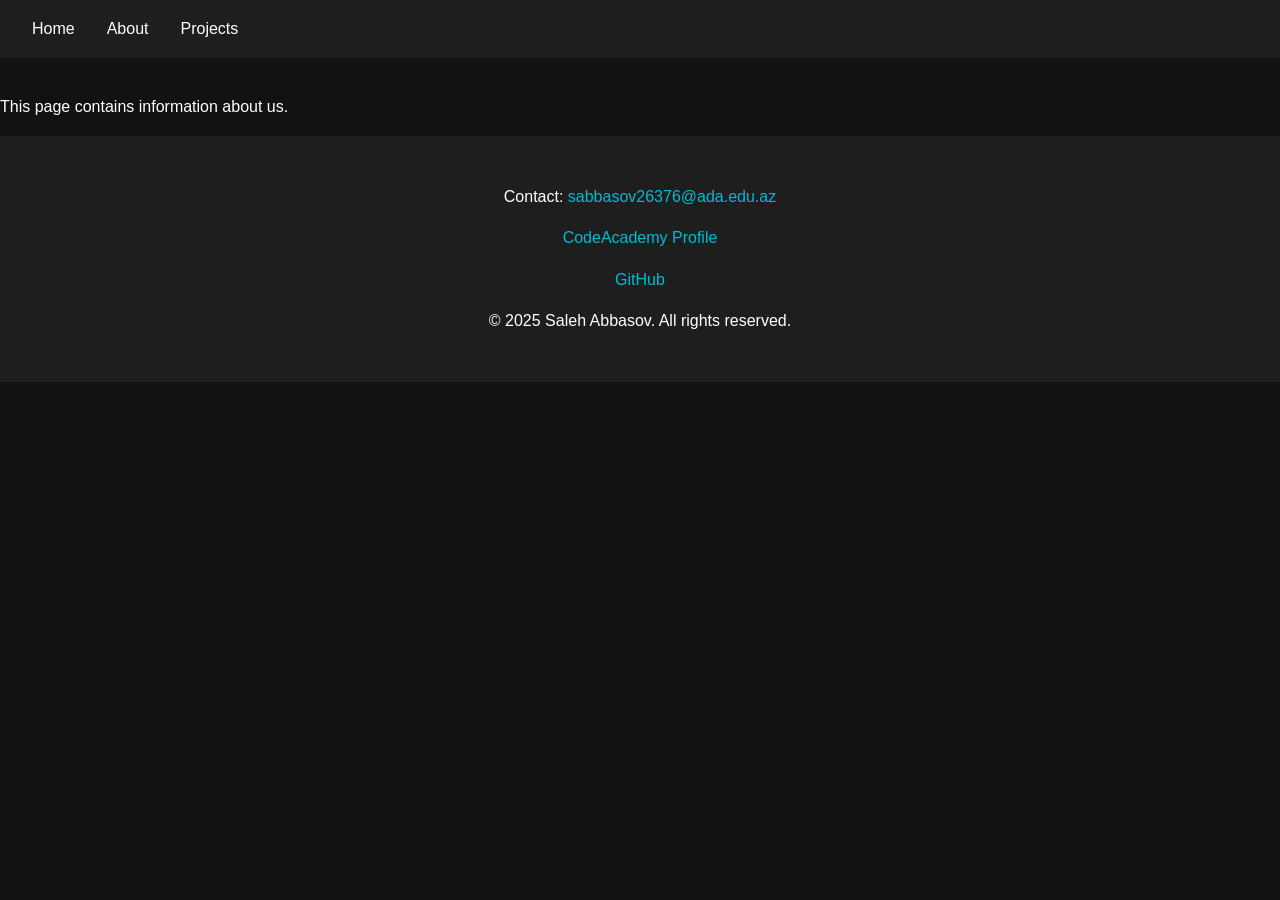
==== about.html @ 7a358e44 "Initial commit of portfolio website" ====
<!DOCTYPE html>
<html lang="en">
<head>
    <meta charset="UTF-8">
    <meta name="viewport" content="width=device-width, initial-scale=1.0">
    <title>About Page</title>
    <link rel="stylesheet" href="style.css">
</head>
<body>
    <header>
        <nav>
            <ul>
                <li><a href="index.html">Home</a></li>
                <li><a href="about.html">About</a></li>
                <li><a href="projects.html">Projects</a></li>
            </ul>
        </nav>
    </header>
    <main>
        <h1>About Us</h1>
        <p>This page contains information about us.</p>
    </main>
    <footer>
        <p>Contact: <a href="mailto:sabbasov26376@ada.edu.az">sabbasov26376@ada.edu.az</a></p>
        <p><a href="https://www.codecademy.com/profiles/system1620893894">CodeAcademy Profile</a></p>
        <p><a href="https://github.com/abbasovsaleh">GitHub</a></p>
        <p>&copy; 2025 Saleh Abbasov. All rights reserved.</p>
    </footer>
    <script src="design.js"></script>
</body>
</html>
---- style.css ----
body {
    font-family: 'Arial', sans-serif;
    margin: 0;
    padding: 0;
    background-color: #121212;
    color: #ffffff;
    line-height: 1.6;
}

header {
    background-color: #1e1e1e;
    padding: 1rem 2rem;
    position: fixed;
    width: 100%;
    top: 0;
    z-index: 100;
}

nav {
    display: flex;
    justify-content: space-between;
    align-items: center;
}

.logo {
    font-size: 1.5rem;
    font-weight: bold;
}

nav ul {
    list-style: none;
    padding: 0;
    margin: 0;
    display: flex;
    gap: 2rem;
}

nav a {
    color: #ffffff;
    text-decoration: none;
    transition: color 0.3s;
}

nav a:hover {
    color: #00bcd4;
}

.hero {
    height: 100vh;
    display: flex;
    flex-direction: column;
    justify-content: center;
    align-items: center;
    text-align: center;
    padding: 0 2rem;
    background: linear-gradient(135deg, #667eea 0%, #764ba2 100%);
}

.hero-photo {
    width: 150px;
    height: 150px;
    border-radius: 50%;
    object-fit: cover;
    margin-bottom: 1rem;
    border: 5px solid #ffffff;
}

.welcome {
    font-size: 1.5rem;
    margin-bottom: 0.5rem;
    font-weight: bold;
}

.hero h1 {
    font-size: 2rem;
    margin: 0;
}

.hero h2 {
    font-size: 3rem;
    margin: 0.5rem 0;
}

.hero p {
    font-size: 1.2rem;
    max-width: 600px;
    margin: 1rem 0;
}

.btn {
    background-color: #00bcd4;
    color: #ffffff;
    padding: 0.75rem 1.5rem;
    text-decoration: none;
    border-radius: 5px;
    transition: background-color 0.3s;
}

.btn:hover {
    background-color: #0097a7;
}

.services, .about, .projects, .contact {
    padding: 4rem 2rem;
    text-align: center;
}

.services h2, .about h2, .projects h2, .contact h2 {
    font-size: 2.5rem;
    margin-bottom: 2rem;
}

.service-cards {
    display: flex;
    justify-content: space-around;
    flex-wrap: wrap;
    gap: 2rem;
}

.card {
    background-color: #1e1e1e;
    padding: 2rem;
    border-radius: 10px;
    width: 300px;
    box-shadow: 0 4px 8px rgba(0,0,0,0.3);
}

.card h3 {
    margin-top: 0;
}

.projects ul {
    list-style: none;
    padding: 0;
}

.projects li {
    margin: 1rem 0;
}

.projects a {
    color: #00bcd4;
    text-decoration: none;
}

.projects a:hover {
    text-decoration: underline;
}

footer {
    background-color: #1e1e1e;
    padding: 2rem;
    text-align: center;
}

footer a {
    color: #00bcd4;
    text-decoration: none;
}

footer a:hover {
    text-decoration: underline;
}
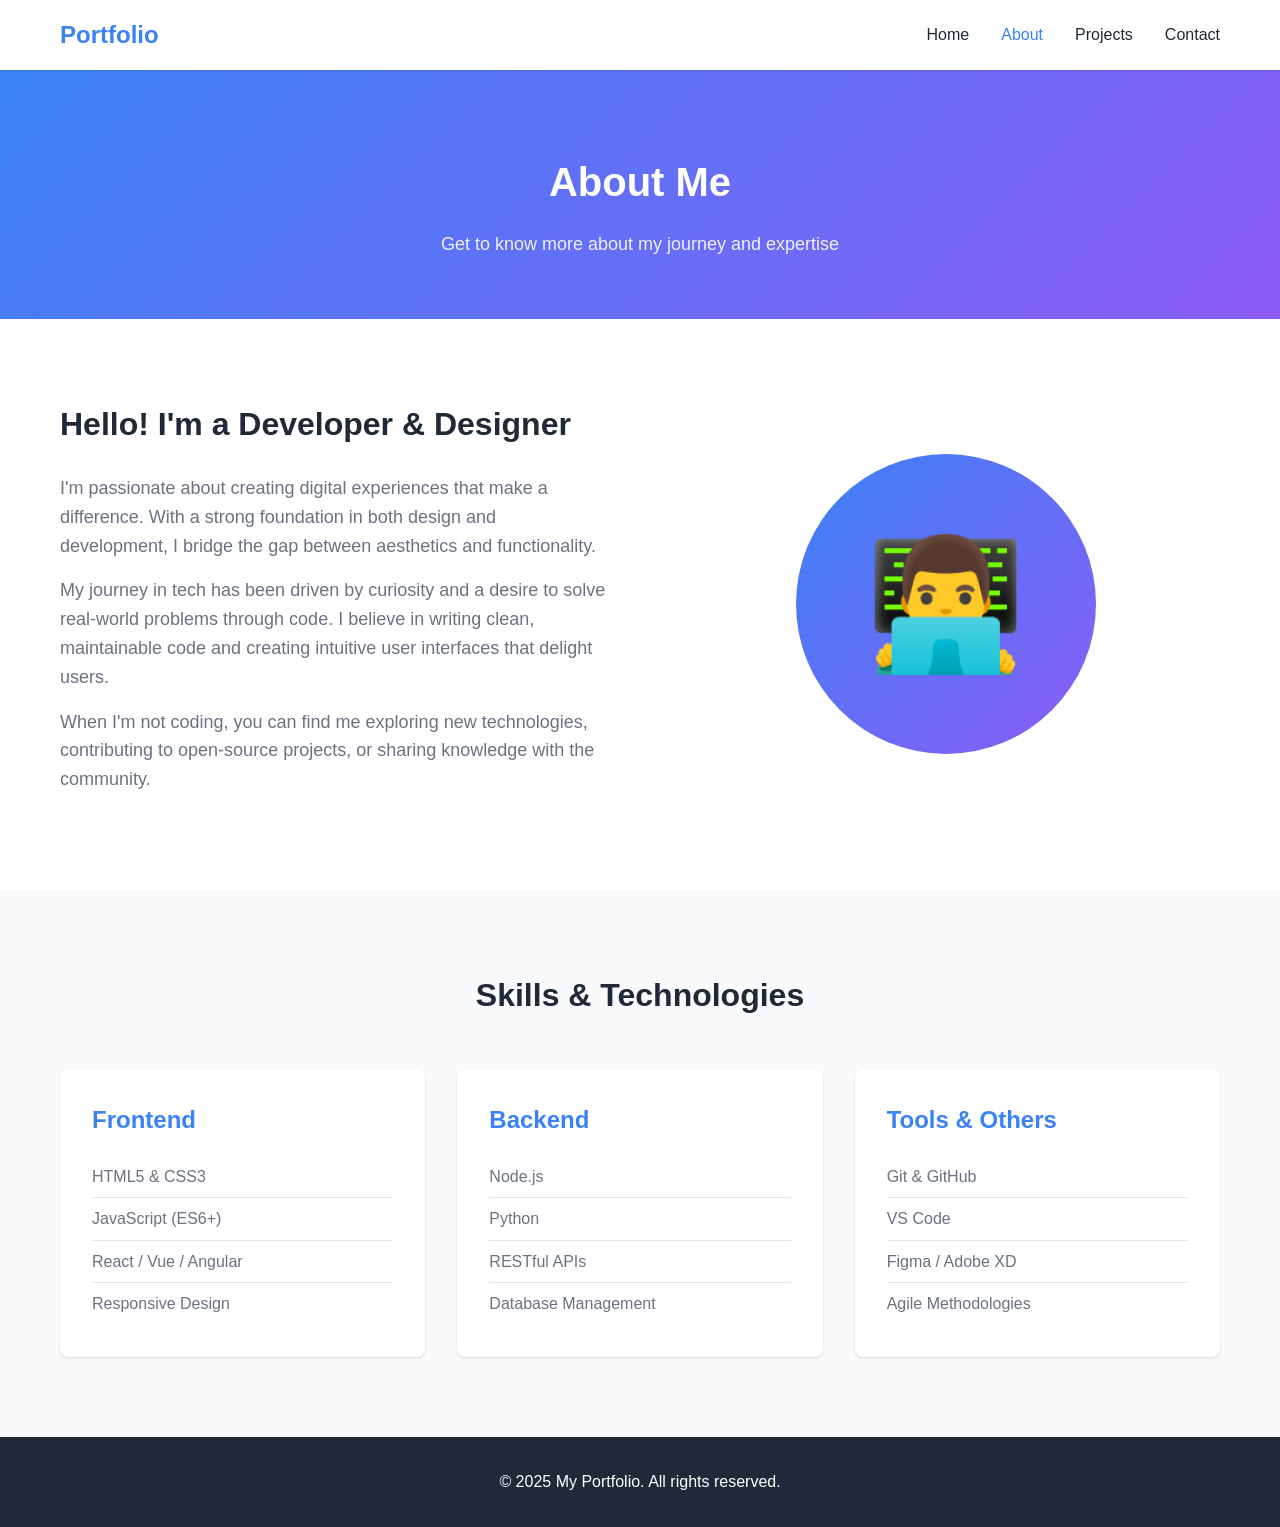
==== commit bc355d6b: "Create complete portfolio website with GitHub Pages deployment Co-authored-by: abbasovsaleh <2439378" ====
--- a/about.html
+++ b/about.html
@@ -3,29 +3,104 @@
 <head>
     <meta charset="UTF-8">
     <meta name="viewport" content="width=device-width, initial-scale=1.0">
-    <title>About Page</title>
-    <link rel="stylesheet" href="style.css">
+    <meta name="description" content="About Me - Learn more about my background and skills">
+    <title>About - My Portfolio</title>
+    <link rel="stylesheet" href="styles.css">
 </head>
 <body>
-    <header>
-        <nav>
-            <ul>
-                <li><a href="index.html">Home</a></li>
-                <li><a href="about.html">About</a></li>
-                <li><a href="projects.html">Projects</a></li>
+    <nav class="navbar">
+        <div class="nav-container">
+            <a href="index.html" class="nav-logo">Portfolio</a>
+            <ul class="nav-menu">
+                <li class="nav-item">
+                    <a href="index.html" class="nav-link">Home</a>
+                </li>
+                <li class="nav-item">
+                    <a href="about.html" class="nav-link active">About</a>
+                </li>
+                <li class="nav-item">
+                    <a href="projects.html" class="nav-link">Projects</a>
+                </li>
+                <li class="nav-item">
+                    <a href="contact.html" class="nav-link">Contact</a>
+                </li>
             </ul>
-        </nav>
-    </header>
+            <div class="hamburger">
+                <span class="bar"></span>
+                <span class="bar"></span>
+                <span class="bar"></span>
+            </div>
+        </div>
+    </nav>
+
     <main>
-        <h1>About Us</h1>
-        <p>This page contains information about us.</p>
+        <section class="page-header">
+            <div class="container">
+                <h1>About Me</h1>
+                <p>Get to know more about my journey and expertise</p>
+            </div>
+        </section>
+
+        <section class="about-content">
+            <div class="container">
+                <div class="about-grid">
+                    <div class="about-text">
+                        <h2>Hello! I'm a Developer & Designer</h2>
+                        <p>I'm passionate about creating digital experiences that make a difference. With a strong foundation in both design and development, I bridge the gap between aesthetics and functionality.</p>
+                        <p>My journey in tech has been driven by curiosity and a desire to solve real-world problems through code. I believe in writing clean, maintainable code and creating intuitive user interfaces that delight users.</p>
+                        <p>When I'm not coding, you can find me exploring new technologies, contributing to open-source projects, or sharing knowledge with the community.</p>
+                    </div>
+                    <div class="about-image">
+                        <div class="profile-placeholder">
+                            <span>👨‍💻</span>
+                        </div>
+                    </div>
+                </div>
+            </div>
+        </section>
+
+        <section class="skills">
+            <div class="container">
+                <h2>Skills & Technologies</h2>
+                <div class="skills-grid">
+                    <div class="skill-category">
+                        <h3>Frontend</h3>
+                        <ul>
+                            <li>HTML5 & CSS3</li>
+                            <li>JavaScript (ES6+)</li>
+                            <li>React / Vue / Angular</li>
+                            <li>Responsive Design</li>
+                        </ul>
+                    </div>
+                    <div class="skill-category">
+                        <h3>Backend</h3>
+                        <ul>
+                            <li>Node.js</li>
+                            <li>Python</li>
+                            <li>RESTful APIs</li>
+                            <li>Database Management</li>
+                        </ul>
+                    </div>
+                    <div class="skill-category">
+                        <h3>Tools & Others</h3>
+                        <ul>
+                            <li>Git & GitHub</li>
+                            <li>VS Code</li>
+                            <li>Figma / Adobe XD</li>
+                            <li>Agile Methodologies</li>
+                        </ul>
+                    </div>
+                </div>
+            </div>
+        </section>
     </main>
-    <footer>
-        <p>Contact: <a href="mailto:sabbasov26376@ada.edu.az">sabbasov26376@ada.edu.az</a></p>
-        <p><a href="https://www.codecademy.com/profiles/system1620893894">CodeAcademy Profile</a></p>
-        <p><a href="https://github.com/abbasovsaleh">GitHub</a></p>
-        <p>&copy; 2025 Saleh Abbasov. All rights reserved.</p>
+
+    <footer class="footer">
+        <div class="container">
+            <p>&copy; 2025 My Portfolio. All rights reserved.</p>
+        </div>
     </footer>
-    <script src="design.js"></script>
+
+    <script src="script.js"></script>
 </body>
-</html>+</html>
--- a/styles.css
+++ b/styles.css
@@ -0,0 +1,596 @@
+/* Global Styles */
+* {
+    margin: 0;
+    padding: 0;
+    box-sizing: border-box;
+}
+
+:root {
+    --primary-color: #3b82f6;
+    --secondary-color: #8b5cf6;
+    --text-color: #1f2937;
+    --text-light: #6b7280;
+    --bg-color: #ffffff;
+    --bg-light: #f9fafb;
+    --border-color: #e5e7eb;
+    --shadow: 0 1px 3px 0 rgba(0, 0, 0, 0.1), 0 1px 2px 0 rgba(0, 0, 0, 0.06);
+    --shadow-lg: 0 10px 15px -3px rgba(0, 0, 0, 0.1), 0 4px 6px -2px rgba(0, 0, 0, 0.05);
+}
+
+body {
+    font-family: -apple-system, BlinkMacSystemFont, 'Segoe UI', Roboto, 'Helvetica Neue', Arial, sans-serif;
+    line-height: 1.6;
+    color: var(--text-color);
+    background-color: var(--bg-color);
+}
+
+.container {
+    max-width: 1200px;
+    margin: 0 auto;
+    padding: 0 20px;
+}
+
+/* Navigation */
+.navbar {
+    background-color: var(--bg-color);
+    box-shadow: var(--shadow);
+    position: sticky;
+    top: 0;
+    z-index: 1000;
+}
+
+.nav-container {
+    max-width: 1200px;
+    margin: 0 auto;
+    padding: 0 20px;
+    display: flex;
+    justify-content: space-between;
+    align-items: center;
+    height: 70px;
+}
+
+.nav-logo {
+    font-size: 1.5rem;
+    font-weight: 700;
+    color: var(--primary-color);
+    text-decoration: none;
+}
+
+.nav-menu {
+    display: flex;
+    list-style: none;
+    gap: 2rem;
+}
+
+.nav-link {
+    color: var(--text-color);
+    text-decoration: none;
+    font-weight: 500;
+    transition: color 0.3s;
+    padding: 0.5rem 0;
+}
+
+.nav-link:hover,
+.nav-link.active {
+    color: var(--primary-color);
+}
+
+.hamburger {
+    display: none;
+    flex-direction: column;
+    cursor: pointer;
+}
+
+.bar {
+    width: 25px;
+    height: 3px;
+    background-color: var(--text-color);
+    margin: 3px 0;
+    transition: 0.3s;
+}
+
+/* Hero Section */
+.hero {
+    background: linear-gradient(135deg, var(--primary-color) 0%, var(--secondary-color) 100%);
+    color: white;
+    padding: 120px 20px;
+    text-align: center;
+}
+
+.hero-content {
+    max-width: 800px;
+    margin: 0 auto;
+}
+
+.hero-title {
+    font-size: 3rem;
+    font-weight: 700;
+    margin-bottom: 1rem;
+}
+
+.hero-subtitle {
+    font-size: 1.25rem;
+    margin-bottom: 2rem;
+    opacity: 0.9;
+}
+
+.hero-buttons {
+    display: flex;
+    gap: 1rem;
+    justify-content: center;
+    flex-wrap: wrap;
+}
+
+/* Buttons */
+.btn {
+    display: inline-block;
+    padding: 0.75rem 1.5rem;
+    border-radius: 0.5rem;
+    text-decoration: none;
+    font-weight: 600;
+    transition: all 0.3s;
+    border: none;
+    cursor: pointer;
+}
+
+.btn-primary {
+    background-color: white;
+    color: var(--primary-color);
+}
+
+.btn-primary:hover {
+    transform: translateY(-2px);
+    box-shadow: var(--shadow-lg);
+}
+
+.btn-secondary {
+    background-color: transparent;
+    color: white;
+    border: 2px solid white;
+}
+
+.btn-secondary:hover {
+    background-color: white;
+    color: var(--primary-color);
+}
+
+.btn-small {
+    padding: 0.5rem 1rem;
+    font-size: 0.875rem;
+}
+
+.btn-block {
+    width: 100%;
+}
+
+/* Sections */
+.intro,
+.highlights,
+.about-content,
+.skills,
+.projects-content,
+.contact-content {
+    padding: 80px 20px;
+}
+
+.intro {
+    background-color: var(--bg-light);
+    text-align: center;
+}
+
+.intro h2 {
+    font-size: 2rem;
+    margin-bottom: 1rem;
+    color: var(--text-color);
+}
+
+.intro p {
+    font-size: 1.125rem;
+    color: var(--text-light);
+    max-width: 700px;
+    margin: 0 auto;
+}
+
+/* Highlights */
+.highlight-grid {
+    display: grid;
+    grid-template-columns: repeat(auto-fit, minmax(250px, 1fr));
+    gap: 2rem;
+    margin-top: 3rem;
+}
+
+.highlight-card {
+    background-color: white;
+    padding: 2rem;
+    border-radius: 0.5rem;
+    box-shadow: var(--shadow);
+    text-align: center;
+    transition: transform 0.3s;
+}
+
+.highlight-card:hover {
+    transform: translateY(-5px);
+    box-shadow: var(--shadow-lg);
+}
+
+.highlight-icon {
+    font-size: 3rem;
+    margin-bottom: 1rem;
+}
+
+.highlight-card h3 {
+    font-size: 1.25rem;
+    margin-bottom: 0.5rem;
+    color: var(--text-color);
+}
+
+.highlight-card p {
+    color: var(--text-light);
+}
+
+/* Page Header */
+.page-header {
+    background: linear-gradient(135deg, var(--primary-color) 0%, var(--secondary-color) 100%);
+    color: white;
+    padding: 80px 20px 60px;
+    text-align: center;
+}
+
+.page-header h1 {
+    font-size: 2.5rem;
+    margin-bottom: 1rem;
+}
+
+.page-header p {
+    font-size: 1.125rem;
+    opacity: 0.9;
+}
+
+/* About Page */
+.about-grid {
+    display: grid;
+    grid-template-columns: 1fr 1fr;
+    gap: 4rem;
+    align-items: center;
+}
+
+.about-text h2 {
+    font-size: 2rem;
+    margin-bottom: 1.5rem;
+    color: var(--text-color);
+}
+
+.about-text p {
+    font-size: 1.125rem;
+    color: var(--text-light);
+    margin-bottom: 1rem;
+}
+
+.about-image {
+    display: flex;
+    justify-content: center;
+}
+
+.profile-placeholder {
+    width: 300px;
+    height: 300px;
+    background: linear-gradient(135deg, var(--primary-color) 0%, var(--secondary-color) 100%);
+    border-radius: 50%;
+    display: flex;
+    align-items: center;
+    justify-content: center;
+    font-size: 8rem;
+}
+
+/* Skills */
+.skills {
+    background-color: var(--bg-light);
+}
+
+.skills h2 {
+    font-size: 2rem;
+    text-align: center;
+    margin-bottom: 3rem;
+    color: var(--text-color);
+}
+
+.skills-grid {
+    display: grid;
+    grid-template-columns: repeat(auto-fit, minmax(300px, 1fr));
+    gap: 2rem;
+}
+
+.skill-category {
+    background-color: white;
+    padding: 2rem;
+    border-radius: 0.5rem;
+    box-shadow: var(--shadow);
+}
+
+.skill-category h3 {
+    font-size: 1.5rem;
+    margin-bottom: 1rem;
+    color: var(--primary-color);
+}
+
+.skill-category ul {
+    list-style: none;
+}
+
+.skill-category li {
+    padding: 0.5rem 0;
+    color: var(--text-light);
+    border-bottom: 1px solid var(--border-color);
+}
+
+.skill-category li:last-child {
+    border-bottom: none;
+}
+
+/* Projects */
+.projects-grid {
+    display: grid;
+    grid-template-columns: repeat(auto-fit, minmax(350px, 1fr));
+    gap: 2rem;
+}
+
+.project-card {
+    background-color: white;
+    border-radius: 0.5rem;
+    box-shadow: var(--shadow);
+    overflow: hidden;
+    transition: transform 0.3s;
+}
+
+.project-card:hover {
+    transform: translateY(-5px);
+    box-shadow: var(--shadow-lg);
+}
+
+.project-image {
+    background: linear-gradient(135deg, var(--primary-color) 0%, var(--secondary-color) 100%);
+    height: 200px;
+    display: flex;
+    align-items: center;
+    justify-content: center;
+}
+
+.project-placeholder {
+    font-size: 4rem;
+}
+
+.project-info {
+    padding: 1.5rem;
+}
+
+.project-info h3 {
+    font-size: 1.5rem;
+    margin-bottom: 0.75rem;
+    color: var(--text-color);
+}
+
+.project-info p {
+    color: var(--text-light);
+    margin-bottom: 1rem;
+}
+
+.project-tags {
+    display: flex;
+    flex-wrap: wrap;
+    gap: 0.5rem;
+    margin-bottom: 1rem;
+}
+
+.tag {
+    background-color: var(--bg-light);
+    color: var(--primary-color);
+    padding: 0.25rem 0.75rem;
+    border-radius: 1rem;
+    font-size: 0.875rem;
+}
+
+.project-links {
+    display: flex;
+    gap: 1rem;
+}
+
+/* Contact Page */
+.contact-grid {
+    display: grid;
+    grid-template-columns: 1fr 1fr;
+    gap: 4rem;
+}
+
+.contact-info h2 {
+    font-size: 2rem;
+    margin-bottom: 1rem;
+    color: var(--text-color);
+}
+
+.contact-info > p {
+    font-size: 1.125rem;
+    color: var(--text-light);
+    margin-bottom: 2rem;
+}
+
+.contact-methods {
+    margin-bottom: 2rem;
+}
+
+.contact-method {
+    display: flex;
+    gap: 1rem;
+    margin-bottom: 1.5rem;
+}
+
+.contact-icon {
+    font-size: 2rem;
+}
+
+.contact-details h3 {
+    font-size: 1rem;
+    margin-bottom: 0.25rem;
+    color: var(--text-color);
+}
+
+.contact-details p {
+    color: var(--text-light);
+}
+
+.social-links h3 {
+    font-size: 1.25rem;
+    margin-bottom: 1rem;
+    color: var(--text-color);
+}
+
+.social-icons {
+    display: flex;
+    gap: 1rem;
+}
+
+.social-icon {
+    width: 40px;
+    height: 40px;
+    background-color: var(--primary-color);
+    color: white;
+    border-radius: 50%;
+    display: flex;
+    align-items: center;
+    justify-content: center;
+    transition: transform 0.3s;
+}
+
+.social-icon:hover {
+    transform: scale(1.1);
+    background-color: var(--secondary-color);
+}
+
+/* Contact Form */
+.contact-form-container {
+    background-color: white;
+    padding: 2rem;
+    border-radius: 0.5rem;
+    box-shadow: var(--shadow);
+}
+
+.contact-form h2 {
+    font-size: 1.75rem;
+    margin-bottom: 1.5rem;
+    color: var(--text-color);
+}
+
+.form-group {
+    margin-bottom: 1.5rem;
+}
+
+.form-group label {
+    display: block;
+    margin-bottom: 0.5rem;
+    font-weight: 600;
+    color: var(--text-color);
+}
+
+.form-group input,
+.form-group textarea {
+    width: 100%;
+    padding: 0.75rem;
+    border: 1px solid var(--border-color);
+    border-radius: 0.5rem;
+    font-size: 1rem;
+    font-family: inherit;
+    transition: border-color 0.3s;
+}
+
+.form-group input:focus,
+.form-group textarea:focus {
+    outline: none;
+    border-color: var(--primary-color);
+}
+
+.form-group textarea {
+    resize: vertical;
+}
+
+/* Footer */
+.footer {
+    background-color: var(--text-color);
+    color: white;
+    text-align: center;
+    padding: 2rem 20px;
+}
+
+.footer p {
+    margin: 0;
+}
+
+/* Responsive Design */
+@media (max-width: 768px) {
+    .hamburger {
+        display: flex;
+    }
+
+    .nav-menu {
+        position: fixed;
+        left: -100%;
+        top: 70px;
+        flex-direction: column;
+        background-color: var(--bg-color);
+        width: 100%;
+        text-align: center;
+        transition: 0.3s;
+        box-shadow: var(--shadow-lg);
+        padding: 2rem 0;
+    }
+
+    .nav-menu.active {
+        left: 0;
+    }
+
+    .hero-title {
+        font-size: 2rem;
+    }
+
+    .hero-subtitle {
+        font-size: 1rem;
+    }
+
+    .hero-buttons {
+        flex-direction: column;
+    }
+
+    .about-grid,
+    .contact-grid {
+        grid-template-columns: 1fr;
+        gap: 2rem;
+    }
+
+    .projects-grid {
+        grid-template-columns: 1fr;
+    }
+
+    .profile-placeholder {
+        width: 200px;
+        height: 200px;
+        font-size: 5rem;
+    }
+}
+
+@media (max-width: 480px) {
+    .hero {
+        padding: 80px 20px;
+    }
+
+    .hero-title {
+        font-size: 1.75rem;
+    }
+
+    .page-header h1 {
+        font-size: 2rem;
+    }
+
+    .intro h2,
+    .about-text h2,
+    .skills h2 {
+        font-size: 1.5rem;
+    }
+}
